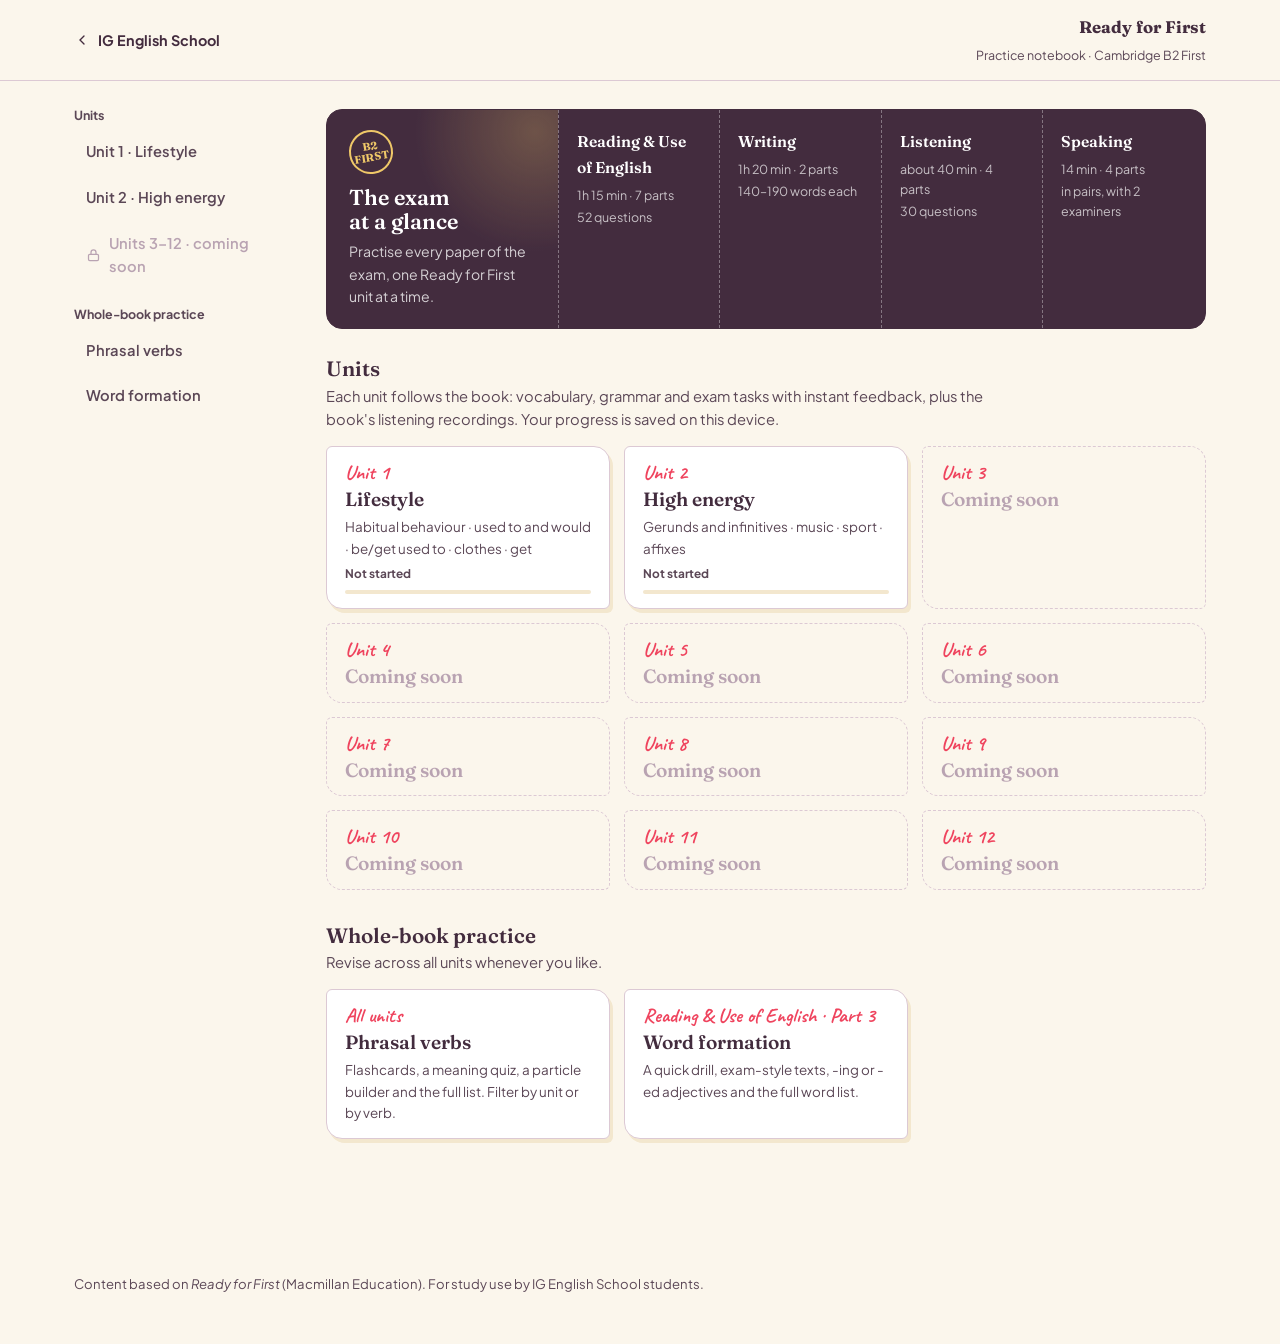
==== ready-for-first/index.html @ d2cb5b03 "Split Ready for First into one page per unit with shared assets Adds a hub page and moves phrasal ve" ====
<!doctype html>
<html lang="en">
<head>
<meta charset="utf-8">
<title>Ready for First · Practice Notebook — IG English School</title>
<meta name="viewport" content="width=device-width, initial-scale=1">
<meta name="description" content="Interactive practice for the Cambridge B2 First exam, based on the Ready for First coursebook: one page per unit, plus phrasal verbs and word formation.">
<link rel="preconnect" href="https://fonts.googleapis.com">
<link rel="preconnect" href="https://fonts.gstatic.com" crossorigin>
<link href="https://fonts.googleapis.com/css2?family=Fraunces:ital,opsz,wght@0,9..144,300;0,9..144,500;0,9..144,600;0,9..144,700;1,9..144,500;1,9..144,600&family=Caveat:wght@600;700&family=Plus+Jakarta+Sans:ital,wght@0,400;0,500;0,600;0,700;0,800;1,500&display=swap" rel="stylesheet">
<link rel="stylesheet" href="assets/rff.css">
</head>
<body>

<div class="tb">
  <div class="tb-inner">
    <a class="tb-back" href="../index.html">
      <svg viewBox="0 0 24 24" fill="none" stroke="currentColor" stroke-width="2" stroke-linecap="round" aria-hidden="true"><path d="M15 18l-6-6 6-6"/></svg>
      IG English School
    </a>
    <div class="tb-title">
      <a href="index.html"><strong>Ready for First</strong></a>
      <span>Practice notebook · Cambridge B2 First</span>
    </div>
  </div>
</div>

<main class="shell">
  <aside class="rail" id="rail"></aside>
  <div class="content">

    <section class="ticket-strip">
      <div class="ticket-head">
        <div class="stamp">B2<br>FIRST</div>
        <h1>The exam at a glance</h1>
        <p>Practise every paper of the exam, one Ready for First unit at a time.</p>
      </div>
      <div class="ticket-part">
        <span class="name">Reading &amp; Use of English</span>
        <span class="meta">1h 15 min · 7 parts</span>
        <span class="meta">52 questions</span>
      </div>
      <div class="ticket-part">
        <span class="name">Writing</span>
        <span class="meta">1h 20 min · 2 parts</span>
        <span class="meta">140–190 words each</span>
      </div>
      <div class="ticket-part">
        <span class="name">Listening</span>
        <span class="meta">about 40 min · 4 parts</span>
        <span class="meta">30 questions</span>
      </div>
      <div class="ticket-part">
        <span class="name">Speaking</span>
        <span class="meta">14 min · 4 parts</span>
        <span class="meta">in pairs, with 2 examiners</span>
      </div>
    </section>

    <h2 class="hub-h">Units</h2>
    <p class="hub-sub">Each unit follows the book: vocabulary, grammar and exam tasks with instant feedback, plus the book's listening recordings. Your progress is saved on this device.</p>
    <div class="unit-cards" id="unitCards"></div>

    <h2 class="hub-h">Whole-book practice</h2>
    <p class="hub-sub">Revise across all units whenever you like.</p>
    <div class="unit-cards">
      <a class="unit-card" href="phrasal-verbs.html"><span class="n">All units</span><h3>Phrasal verbs</h3><p>Flashcards, a meaning quiz, a particle builder and the full list. Filter by unit or by verb.</p></a>
      <a class="unit-card" href="word-formation.html"><span class="n">Reading &amp; Use of English · Part 3</span><h3>Word formation</h3><p>A quick drill, exam-style texts, -ing or -ed adjectives and the full word list.</p></a>
    </div>

  </div>
</main>

<footer class="rf-footer">
  Content based on <em>Ready for First</em> (Macmillan Education). For study use by IG English School students.
</footer>

<script src="assets/rff.js"></script>
<script>
  RFF.initPage({page:"hub"});
  RFF.renderHub(document.getElementById("unitCards"));
</script>
</body>
</html>
---- ready-for-first/assets/rff.css ----
:root{
  --paper:#FBF6EC;
  --paper-alt:#F3E7CE;
  --ink:#2E1E2C;
  --ink-soft:#5B4756;
  --plum:#6F4863;
  --plum-deep:#432C3E;
  --plum-line:#DCC9D4;
  --coral:#EF445E;
  --coral-dark:#CE2C46;
  --gold:#EFC868;
  --gold-soft:#F7E3AC;
  --sage:#5F7A4D;
  --sage-soft:#E3EAD8;
  --rust:#B5563A;
  --rust-soft:#F3DED3;
  --ruled:#E4D2AC;
  --maxw: 1180px;
}
*{box-sizing:border-box;}
html{scroll-behavior:smooth;}
@media (prefers-reduced-motion: reduce){
  html{scroll-behavior:auto;}
  *{animation-duration:0.001ms !important; animation-iteration-count:1 !important; transition-duration:0.001ms !important;}
}
body{
  margin:0;
  background:var(--paper);
  color:var(--ink);
  font-family:"Plus Jakarta Sans", ui-sans-serif, system-ui, sans-serif;
  font-size:16px;
  line-height:1.6;
  -webkit-font-smoothing:antialiased;
}
h1,h2,h3,h4{
  font-family:"Fraunces", Georgia, serif;
  font-weight:600;
  line-height:1.12;
  text-wrap:balance;
  margin:0;
  color:var(--plum-deep);
}
p{margin:0;}
a{color:inherit;}
button, input, select, textarea{font-family:inherit;}
::selection{background:var(--gold-soft);}
:focus-visible{outline:3px solid var(--gold); outline-offset:2px;}

.kicker{
  font-family:"Caveat", cursive;
  font-size:1.4rem;
  font-weight:700;
  color:var(--coral);
  display:block;
  margin-bottom:2px;
}

/* ---------- Buttons ---------- */
.btn{
  display:inline-flex; align-items:center; gap:8px;
  font-weight:700; font-size:0.92rem;
  text-decoration:none; padding:11px 20px;
  border-radius:100px; border:2px solid transparent;
  cursor:pointer; background:none;
  transition:transform .15s ease, background-color .15s ease, color .15s ease, border-color .15s ease;
  white-space:nowrap;
}
.btn svg{width:16px;height:16px;flex:none;}
.btn-primary{ background:var(--coral); color:#fff; box-shadow:0 12px 24px -12px rgba(239,68,94,0.6); }
.btn-primary:hover{background:var(--coral-dark); transform:translateY(-1px);}
.btn-primary:disabled{background:var(--plum-line); box-shadow:none; color:var(--ink-soft); cursor:not-allowed; transform:none;}
.btn-ghost{ background:transparent; border-color:var(--plum-line); color:var(--plum-deep); }
.btn-ghost:hover{border-color:var(--plum); background:rgba(111,72,99,0.06);}
.btn-ghost:disabled{opacity:.5; cursor:not-allowed;}
.btn-sm{padding:7px 14px; font-size:0.82rem;}
.btn-row{display:flex; flex-wrap:wrap; gap:8px; align-items:center;}

/* ---------- Top bar ---------- */
.tb{
  position:sticky; top:0; z-index:40;
  background:rgba(251,246,236,0.94); backdrop-filter:blur(6px);
  border-bottom:1px solid var(--plum-line);
}
.tb-inner{
  max-width:var(--maxw); margin:0 auto; padding:14px 24px;
  display:flex; align-items:center; justify-content:space-between; gap:16px;
}
.tb-back{
  display:inline-flex; align-items:center; gap:8px;
  font-weight:700; font-size:0.9rem; color:var(--plum-deep); text-decoration:none;
}
.tb-back svg{width:16px;height:16px;}
.tb-back:hover{color:var(--coral);}
.tb-title{ text-align:right; }
.tb-title strong{ font-family:"Fraunces",serif; font-size:1.05rem; color:var(--plum-deep); display:block; }
.tb-title span{ font-size:0.78rem; color:var(--ink-soft); }

/* ---------- Shell layout ---------- */
.shell{
  max-width:var(--maxw); margin:0 auto; padding:28px 24px 80px;
  display:grid; grid-template-columns:220px minmax(0,1fr); gap:32px; align-items:start;
}
@media (max-width:900px){ .shell{grid-template-columns:minmax(0,1fr); padding:20px 16px 60px; gap:20px;} }

/* ---------- Rail ---------- */
.rail{ position:sticky; top:78px; }
@media (max-width:900px){ .rail{position:static;} }
.rail-group + .rail-group{margin-top:20px;}
.rail-group h2{font-size:0.78rem; color:var(--ink-soft); font-family:"Plus Jakarta Sans"; font-weight:700; margin-bottom:8px;}
.unit-list{list-style:none; margin:0; padding:0; display:flex; flex-direction:column; gap:4px;}
@media (max-width:900px){
  .rail-group + .rail-group{margin-top:12px;}
  .unit-list{flex-direction:row; overflow-x:auto; padding-bottom:4px; gap:6px;}
}
.unit-item{
  border:none; background:none; text-align:left; cursor:pointer;
  padding:9px 12px; border-radius:12px; font-size:0.92rem; font-weight:600; color:var(--ink-soft);
  display:flex; align-items:center; gap:8px; width:100%;
}
.unit-item:hover:not(:disabled):not(.active){background:var(--paper-alt); color:var(--plum-deep);}
@media (max-width:900px){ .unit-item{width:auto; white-space:nowrap; border:1px solid var(--plum-line);} }
.unit-item svg{width:15px;height:15px;flex:none;}
.unit-item.active{background:var(--plum-deep); color:#fff;}
.unit-item.locked{color:#b9a3b2; cursor:default;}
.unit-item .count{margin-left:auto; font-size:0.75rem; font-weight:700; opacity:.7;}

.rail-progress{margin-top:20px; padding-top:16px; border-top:1px dashed var(--plum-line);}
@media (max-width:900px){ .rail-progress{display:none;} }
.rail-progress .num{font-family:"Fraunces",serif; font-weight:600; font-size:1.9rem; color:var(--coral); font-variant-numeric:tabular-nums;}
.rail-progress .lbl{font-size:0.78rem; color:var(--ink-soft);}
.rail-progress .bar{height:6px; border-radius:4px; background:var(--paper-alt); margin-top:8px; overflow:hidden;}
.rail-progress .bar i{display:block; height:100%; background:var(--coral); border-radius:4px; transition:width .4s ease;}
.link-btn{margin-top:10px; font-size:0.78rem; text-decoration:underline; color:var(--ink-soft); background:none; border:none; cursor:pointer; padding:0;}
.link-btn:hover{color:var(--coral);}

.view{display:none;}
.view.active{display:block;}

/* ---------- Ticket strip (unit hero) ---------- */
.ticket-strip{
  display:flex; flex-wrap:wrap; border:1.5px solid var(--plum-deep); border-radius:16px;
  overflow:hidden; background:var(--plum-deep); color:#fff; margin-bottom:28px;
  opacity:0; transform:scale(.97); animation:stampIn .55s .1s cubic-bezier(.2,.8,.2,1) forwards;
}
@keyframes stampIn{ to{opacity:1; transform:scale(1);} }
.ticket-head{
  flex:1 1 220px; padding:20px 22px; display:flex; flex-direction:column; justify-content:center; gap:6px;
  border-right:1px dashed rgba(255,255,255,0.35);
  background:radial-gradient(120px 120px at 90% 10%, rgba(239,200,104,0.25), transparent);
}
.stamp{
  width:44px; height:44px; border:2px solid var(--gold); border-radius:50%;
  display:flex; align-items:center; justify-content:center; font-family:"Fraunces",serif; font-weight:700;
  font-size:0.68rem; color:var(--gold); transform:rotate(-9deg); text-align:center; line-height:1.05;
  margin-bottom:6px;
}
.ticket-head h1{color:#fff; font-size:1.35rem;}
.ticket-head p{color:rgba(255,255,255,0.78); font-size:0.88rem; max-width:34ch;}
.ticket-part{ flex:1 1 150px; padding:18px; border-right:1px dashed rgba(255,255,255,0.35); }
.ticket-part:last-child{border-right:none;}
.ticket-part .name{font-family:"Fraunces",serif; font-weight:600; font-size:0.98rem; color:#fff;}
.ticket-part .meta{font-size:0.78rem; color:rgba(255,255,255,0.7); margin-top:6px; display:block;}
.ticket-part .meta + .meta{margin-top:2px;}
@media (max-width:760px){ .ticket-part, .ticket-head{border-right:none; border-bottom:1px dashed rgba(255,255,255,0.35);} .ticket-part:last-child{border-bottom:none;} }

/* ---------- View header (whole-book sections) ---------- */
.view-head{margin-bottom:24px; max-width:680px;}
.view-head h1{font-size:clamp(1.8rem, 1.4rem + 1.6vw, 2.5rem);}
.view-head p{margin-top:10px; color:var(--ink-soft); font-size:0.98rem;}

/* ---------- Tabs & segmented modes ---------- */
.tabs{
  display:flex; gap:4px 18px; flex-wrap:wrap; margin-bottom:8px;
  border-bottom:1px solid var(--plum-line);
}
.tab-btn{
  background:none; border:none; cursor:pointer; padding:10px 2px;
  font-weight:700; font-size:0.92rem; color:var(--ink-soft); position:relative;
}
.tab-btn::after{content:""; position:absolute; left:0; right:0; bottom:-1px; height:3px; background:transparent; border-radius:2px;}
.tab-btn.active{color:var(--plum-deep);}
.tab-btn.active::after{background:var(--coral);}
.tab-btn:hover{color:var(--plum-deep);}
.page{display:none; padding-top:26px;}
.page.active{display:block;}

.seg{display:inline-flex; flex-wrap:wrap; gap:4px; background:var(--paper-alt); padding:4px; border-radius:14px; margin-bottom:18px;}
.seg-btn{border:none; background:none; padding:8px 14px; border-radius:10px; font-weight:700; font-size:0.86rem; color:var(--ink-soft); cursor:pointer;}
.seg-btn:hover{color:var(--plum-deep);}
.seg-btn.active{background:#fff; color:var(--plum-deep); box-shadow:0 1px 0 var(--plum-line);}
.mode-pane{display:none;}
.mode-pane.active{display:block;}

.filters{display:flex; flex-wrap:wrap; gap:10px 16px; align-items:flex-end; margin-bottom:18px;}
.filters label{display:flex; flex-direction:column; gap:4px; font-size:0.78rem; font-weight:700; color:var(--ink-soft);}
.filters select, .search{
  border:1.5px solid var(--plum-line); border-radius:10px; padding:8px 10px; font-size:0.9rem; background:#fff; color:var(--ink); min-width:150px;
}
.filters .note{font-size:0.82rem; color:var(--ink-soft); padding-bottom:9px;}
.search{width:100%; max-width:360px; margin-bottom:14px;}

/* ---------- Generic exercise block ---------- */
.block{ margin-bottom:40px; max-width:720px; }
.block.wide{max-width:100%;}
.block h3{font-size:1.18rem; margin-bottom:4px;}
.block .instr{color:var(--ink-soft); font-size:0.92rem; margin-bottom:14px; max-width:64ch;}
.tip{
  background:var(--paper-alt); border-radius:12px; padding:12px 14px; font-size:0.86rem; color:var(--ink-soft);
  margin:12px 0 16px; border-left:3px solid var(--gold); max-width:68ch;
}

/* ---------- Choice exercises ---------- */
.qitem{margin-bottom:16px;}
.qitem .qtext{font-size:0.98rem; margin-bottom:8px; line-height:1.55;}
.qitem .qtext em{color:var(--plum-deep); font-style:normal; font-weight:700;}
.choice-group{display:flex; flex-wrap:wrap; gap:8px;}
.choice-btn{
  border:1.5px solid var(--plum-line); background:#fff; border-radius:10px; padding:8px 14px;
  font-size:0.9rem; font-weight:600; cursor:pointer; color:var(--ink); text-align:left;
  transition:border-color .15s ease, background-color .15s ease, color .15s ease;
}
.choice-btn b{color:var(--plum); margin-right:4px;}
.choice-btn:hover:not(:disabled){border-color:var(--plum);}
.choice-btn:disabled{cursor:default;}
.choice-btn.is-correct{background:var(--sage-soft); border-color:var(--sage); color:var(--sage);}
.choice-btn.is-wrong{background:var(--rust-soft); border-color:var(--rust); color:var(--rust);}
.choice-btn.is-reveal{border-color:var(--sage); box-shadow:inset 0 0 0 1.5px var(--sage);}
.qnote{display:none; font-size:0.86rem; color:var(--ink-soft); margin-top:6px;}
.qnote.show{display:block;}
.qnote strong{color:var(--plum-deep);}

/* ---------- Gap fill ---------- */
.gaptext{font-size:0.98rem; line-height:2; max-width:66ch; white-space:pre-line;}
.gaptext b{color:var(--plum-deep);}
.gap{
  border:none; border-bottom:2px solid var(--plum); background:transparent;
  font-size:0.98rem; font-weight:700; color:var(--plum-deep); padding:2px 4px; text-align:center; max-width:100%;
}
.gap:focus{outline:none; border-color:var(--coral); background:var(--gold-soft);}
.gap.ok{border-color:var(--sage); background:var(--sage-soft); color:var(--sage);}
.gap.bad{border-color:var(--rust); background:var(--rust-soft); color:var(--rust);}
.gap.dict{width:calc(100% - 2ch); max-width:44ch; text-align:left;}
.gap-fix{font-size:0.8rem; font-weight:700; color:var(--sage); margin-left:4px;}
.keyword{
  display:inline-block; font-size:0.72rem; font-weight:800; letter-spacing:.04em; color:var(--plum);
  border:1px solid var(--plum-line); border-radius:6px; padding:0 6px; margin-left:4px; line-height:1.6; vertical-align:middle; background:#fff;
}
.bank{display:flex; flex-wrap:wrap; gap:6px; margin:10px 0 16px;}
.bank span{background:var(--paper-alt); border-radius:8px; padding:4px 10px; font-size:0.82rem; font-weight:600; color:var(--plum-deep);}
.result-line{margin-top:12px; font-size:0.9rem; font-weight:700; color:var(--plum-deep); display:none;}
.result-line.show{display:block;}

/* ---------- Matching ---------- */
.match-row{display:flex; align-items:center; gap:10px; margin-bottom:8px; font-size:0.94rem; flex-wrap:wrap;}
.match-row .lft{flex:1 1 220px;}
.match-select{
  border:1.5px solid var(--plum-line); border-radius:8px; padding:6px 10px; font-size:0.88rem;
  background:#fff; color:var(--ink); max-width:100%;
}
.match-select.ok{border-color:var(--sage); background:var(--sage-soft);}
.match-select.bad{border-color:var(--rust); background:var(--rust-soft);}

/* ---------- Vocabulary index cards ---------- */
.card-grid{display:grid; grid-template-columns:repeat(auto-fill,minmax(150px,1fr)); gap:12px; margin:14px 0 8px;}
.vcard{
  background:#fff; border:1px solid var(--plum-line); border-radius:4px 12px 4px 12px;
  padding:14px 14px 12px; cursor:pointer; position:relative; min-height:92px; text-align:left;
  box-shadow:2px 3px 0 var(--paper-alt); display:block; width:100%; color:inherit;
}
.vcard .w{font-family:"Caveat",cursive; font-size:1.35rem; font-weight:700; color:var(--plum-deep); display:block;}
.vcard .d{font-size:0.8rem; color:var(--ink-soft); margin-top:6px; display:none;}
.vcard.flip .d{display:block;}
.vcard.flip .w{color:var(--coral);}
.vcard::after{content:"?"; position:absolute; top:8px; right:10px; font-size:0.72rem; color:var(--plum-line); font-weight:700;}
.vcard.flip::after{content:"✓"; color:var(--sage);}

/* ---------- Reading passage ---------- */
.passage{
  columns:2 280px; column-gap:28px; font-size:0.94rem; line-height:1.7; color:var(--ink);
  border-top:1px solid var(--ruled); padding-top:16px; margin-bottom:18px;
}
.passage.single{columns:1; max-width:66ch;}
.passage p{margin-bottom:12px; break-inside:avoid-column;}
.passage .who{font-weight:700; color:var(--plum-deep); display:block; margin-bottom:2px;}

/* ---------- Free write ---------- */
.freewrite textarea{
  width:100%; min-height:180px; border:1.5px solid var(--plum-line); border-radius:12px; padding:14px;
  font-size:0.95rem; color:var(--ink); resize:vertical; background:#fff; line-height:1.6;
}
.freewrite textarea:focus{outline:none; border-color:var(--plum);}
.word-counter{font-size:0.82rem; font-weight:700; margin-top:8px; color:var(--ink-soft);}
.word-counter.in-range{color:var(--sage);}
.word-counter.out-range{color:var(--rust);}
.checklist{list-style:none; margin:14px 0 0; padding:0; display:flex; flex-direction:column; gap:8px;}
.checklist label{display:flex; align-items:flex-start; gap:8px; font-size:0.9rem; color:var(--ink-soft); cursor:pointer;}
.checklist input{margin-top:4px; accent-color:var(--sage);}

/* ---------- Speaking ---------- */
.timer-box{display:flex; align-items:center; gap:12px; background:var(--paper-alt); border-radius:12px; padding:10px 14px; margin:10px 0 12px; flex-wrap:wrap;}
.timer-box .q{flex:1 1 240px; font-weight:600;}
.timer-box .clock{font-family:"Fraunces",serif; font-weight:600; font-size:1.3rem; color:var(--plum-deep); font-variant-numeric:tabular-nums; min-width:3.2ch;}
.timer-box.running{background:var(--gold-soft);}
.phrase-bank{display:none; margin-top:12px; background:#fff; border:1px solid var(--plum-line); border-radius:12px; padding:14px 16px;}
.phrase-bank.show{display:block;}
.phrase-bank ul{margin:6px 0 0; padding-left:18px; font-size:0.9rem; color:var(--ink-soft);}
.phrase-bank h4{font-size:0.9rem; margin-top:12px;}
.phrase-bank h4:first-child{margin-top:0;}


.photo-task{margin:18px 0 6px; max-width:860px;}
.photo-q{
  display:inline-block; font-weight:700; font-size:0.95rem; color:var(--plum-deep); background:#fff;
  border:1.5px solid var(--plum-deep); border-radius:10px; padding:8px 14px; margin-bottom:10px;
}
.photo-pair{display:grid; grid-template-columns:1fr 1fr; gap:10px;}
@media (max-width:560px){ .photo-pair{grid-template-columns:1fr;} }
.photo{position:relative; border-radius:12px; overflow:hidden; background:var(--paper-alt); aspect-ratio:45/32;}
.photo img{display:block; width:100%; height:100%; object-fit:cover;}
.photo-n{
  position:absolute; top:10px; left:10px; width:30px; height:30px; border-radius:8px;
  background:var(--plum-deep); color:#fff; font-family:"Fraunces",serif; font-weight:700;
  display:flex; align-items:center; justify-content:center; font-size:0.95rem;
}
.photo-credit{font-size:0.76rem; color:var(--ink-soft); margin-top:14px;}

.margin-note{border-left:3px solid var(--plum); padding-left:14px; margin:14px 0 18px; max-width:68ch;}
.margin-note p{font-size:0.92rem; color:var(--ink-soft);}
.margin-note p + p{margin-top:6px;}

.statements{margin:0 0 16px; padding-left:24px; font-size:0.95rem; line-height:1.75;}
.statements li::marker{font-weight:800; color:var(--plum);}
.audio-box{
  display:flex; flex-wrap:wrap; align-items:center; gap:8px 14px; background:var(--plum-deep); color:#fff;
  border-radius:14px; padding:12px 16px; margin:0 0 18px; max-width:640px;
}
.audio-box audio{flex:1 1 260px; height:40px; min-width:0;}
.audio-label{font-family:"Fraunces",serif; font-weight:600; font-size:0.95rem; color:var(--gold);}
.audio-note{font-size:0.78rem; color:rgba(255,255,255,0.75); flex-basis:100%;}
.script-lines{display:none; margin-top:14px; border-left:3px solid var(--sage); padding-left:14px; max-width:68ch;}
.script-lines.show{display:block;}
.script-lines p{font-size:0.9rem; color:var(--ink-soft); margin-bottom:8px;}
.script-lines strong{color:var(--plum-deep); margin-right:4px;}
.model-answer{display:none; margin-top:14px; background:#fff; border:1px solid var(--plum-line); border-radius:14px; padding:16px 18px; max-width:68ch;}
.model-answer.show{display:block;}
.model-answer .letter{font-family:"Fraunces",serif; font-size:0.98rem; line-height:1.7; white-space:pre-line; color:var(--ink);}
.model-answer h4{font-size:0.92rem; margin:14px 0 4px;}
.model-answer p{font-size:0.88rem; color:var(--ink-soft); margin-bottom:6px;}

/* ---------- Rounds (phrasal / word formation quizzes) ---------- */
.round{background:#fff; border:1px solid var(--plum-line); border-radius:18px; padding:22px 22px 20px; max-width:640px;}
.round-meta{font-size:0.8rem; font-weight:700; color:var(--ink-soft); margin-bottom:12px; font-variant-numeric:tabular-nums;}
.round-bar{height:4px; background:var(--paper-alt); border-radius:4px; overflow:hidden; margin-bottom:16px;}
.round-bar i{display:block; height:100%; background:var(--plum); transition:width .3s ease;}
.prompt-label{display:block; font-size:0.85rem; color:var(--ink-soft); margin-bottom:4px;}
.prompt-main{display:block; font-family:"Fraunces",serif; font-size:1.45rem; font-weight:600; color:var(--plum-deep); line-height:1.25; margin-bottom:16px;}
.prompt-main .blank{display:inline-block; min-width:3.5ch; border-bottom:3px solid var(--coral); color:var(--coral);}
.prompt-sub{display:block; font-size:0.95rem; color:var(--ink-soft); margin:-8px 0 16px;}
.type-row{display:flex; gap:8px; flex-wrap:wrap; align-items:center;}
.type-input{
  flex:1 1 220px; border:1.5px solid var(--plum-line); border-radius:10px; padding:10px 12px; font-size:1rem; font-weight:600; color:var(--plum-deep); background:var(--paper);
}
.type-input:focus{outline:none; border-color:var(--plum); background:#fff;}
.type-input.ok{border-color:var(--sage); background:var(--sage-soft); color:var(--sage);}
.type-input.bad{border-color:var(--rust); background:var(--rust-soft); color:var(--rust);}
.round-hint{display:none; font-size:0.86rem; color:var(--plum); margin-top:10px;}
.round-hint.show{display:block;}
.round-fb{display:none; margin:14px 0 12px; font-size:0.92rem; padding:10px 12px; border-radius:10px;}
.round-fb.show{display:block;}
.round-fb.ok{background:var(--sage-soft); color:#3f5532;}
.round-fb.bad{background:var(--rust-soft); color:#7c3824;}
.round-fb em{font-style:normal; font-weight:700;}
.round-score{font-family:"Fraunces",serif; font-size:3rem; font-weight:600; color:var(--coral); line-height:1; font-variant-numeric:tabular-nums;}
.round-msg{margin:10px 0 16px; color:var(--ink-soft);}
.empty{color:var(--ink-soft); font-size:0.92rem;}

/* ---------- Flashcard ---------- */
.flash-wrap{max-width:560px;}
.flash{
  display:flex; flex-direction:column; justify-content:flex-start; align-items:stretch;
  width:100%; min-height:230px; text-align:left; cursor:pointer; position:relative;
  background-color:#fff;
  background-image:linear-gradient(var(--coral), var(--coral)), repeating-linear-gradient(to bottom, transparent 0, transparent 31px, #EADFCB 31px, #EADFCB 32px);
  background-size:100% 2px, 100% 100%;
  background-position:0 46px, 0 46px;
  background-repeat:no-repeat, no-repeat;
  border:1px solid var(--plum-line); border-radius:6px 18px 6px 18px;
  padding:14px 24px 22px; box-shadow:4px 5px 0 var(--paper-alt); color:inherit;
}
.flash .tag{font-size:0.75rem; font-weight:700; color:var(--ink-soft); display:block; height:32px;}
.flash .front{display:block; font-family:"Caveat",cursive; font-weight:700; font-size:2.6rem; line-height:1.1; color:var(--plum-deep); margin-top:16px;}
.flash .back{display:none; font-size:1.05rem; color:var(--ink); margin-top:10px; line-height:32px;}
.flash .back small{display:block; font-size:0.78rem; color:var(--ink-soft); line-height:1.4; margin-top:6px;}
.flash.flipped .back{display:block;}
.flash.flipped .front{font-size:1.9rem; color:var(--coral);}
.flash .turn{position:absolute; right:16px; bottom:10px; font-size:0.75rem; color:var(--ink-soft);}
.flash-meta{display:flex; justify-content:space-between; flex-wrap:wrap; gap:8px; font-size:0.82rem; color:var(--ink-soft); margin:12px 0;}
.flash-meta label{display:inline-flex; gap:6px; align-items:center; cursor:pointer;}
.flash-meta input{accent-color:var(--plum);}

/* ---------- Reference lists ---------- */
.ref-table{width:100%; border-collapse:collapse; font-size:0.9rem;}
.ref-table th{text-align:left; font-size:0.78rem; color:var(--ink-soft); padding:6px 10px 6px 0; border-bottom:1px solid var(--plum-line);}
.ref-table td{padding:8px 10px 8px 0; border-bottom:1px solid #EFE4D0; vertical-align:top;}
.ref-table td:first-child{font-weight:700; color:var(--plum-deep); white-space:nowrap;}
.ref-table td:last-child{color:var(--ink-soft); white-space:nowrap; font-size:0.82rem;}
.ref-table .known{color:var(--sage); margin-left:4px;}
@media (max-width:640px){ .ref-table td:first-child{white-space:normal;} .ref-table td:last-child{white-space:normal;} }
details.wf-group{border-bottom:1px solid var(--plum-line); padding:10px 0;}
details.wf-group summary{cursor:pointer; font-weight:700; color:var(--plum-deep); display:flex; gap:10px; align-items:baseline; list-style:none;}
details.wf-group summary::-webkit-details-marker{display:none;}
details.wf-group summary::before{content:"+"; color:var(--coral); font-weight:800; width:12px;}
details.wf-group[open] summary::before{content:"–";}
details.wf-group summary .suf{font-family:"Fraunces",serif; font-size:1.05rem;}
details.wf-group summary .from{font-weight:500; font-size:0.84rem; color:var(--ink-soft);}
details.wf-group summary .n{margin-left:auto; font-size:0.76rem; color:var(--ink-soft); font-weight:600;}
.wf-pairs{display:grid; grid-template-columns:repeat(auto-fill,minmax(210px,1fr)); gap:4px 18px; padding:10px 0 4px 22px; font-size:0.9rem;}
.wf-pairs span{color:var(--ink-soft);}
.wf-pairs b{color:var(--plum-deep); font-weight:700;}

footer.rf-footer{max-width:var(--maxw); margin:0 auto; padding:20px 24px 50px; color:var(--ink-soft); font-size:0.82rem;}

/* ---------- Multi-page additions ---------- */
a.unit-item{text-decoration:none;}
.rail-group h2 a{color:inherit; text-decoration:none;}
.rail-group h2 a:hover{color:var(--coral);}
.tb-title a{text-decoration:none; color:inherit;}
.unit-cards{display:grid; grid-template-columns:repeat(auto-fill,minmax(230px,1fr)); gap:14px; margin:6px 0 34px;}
.unit-card{
  display:flex; flex-direction:column; gap:6px; text-decoration:none; color:inherit; background:#fff;
  border:1px solid var(--plum-line); border-radius:6px 16px 6px 16px; padding:16px 18px 14px; box-shadow:3px 4px 0 var(--paper-alt);
  transition:border-color .15s ease, transform .15s ease;
}
a.unit-card:hover{border-color:var(--plum); transform:translateY(-2px);}
.unit-card .n{font-family:"Caveat",cursive; font-size:1.25rem; font-weight:700; color:var(--coral); line-height:1;}
.unit-card h3{font-size:1.2rem;}
.unit-card p{font-size:0.84rem; color:var(--ink-soft);}
.unit-card .pbar{height:4px; background:var(--paper-alt); border-radius:4px; overflow:hidden; margin-top:auto;}
.unit-card .pbar i{display:block; height:100%; background:var(--coral);}
.unit-card .plabel{font-size:0.74rem; font-weight:700; color:var(--ink-soft);}
.unit-card.locked{background:transparent; box-shadow:none; border-style:dashed; color:#b9a3b2;}
.unit-card.locked h3{color:#b9a3b2;}
.hub-h{font-size:1.3rem; margin-bottom:4px;}
.hub-sub{color:var(--ink-soft); font-size:0.92rem; margin-bottom:14px; max-width:64ch;}
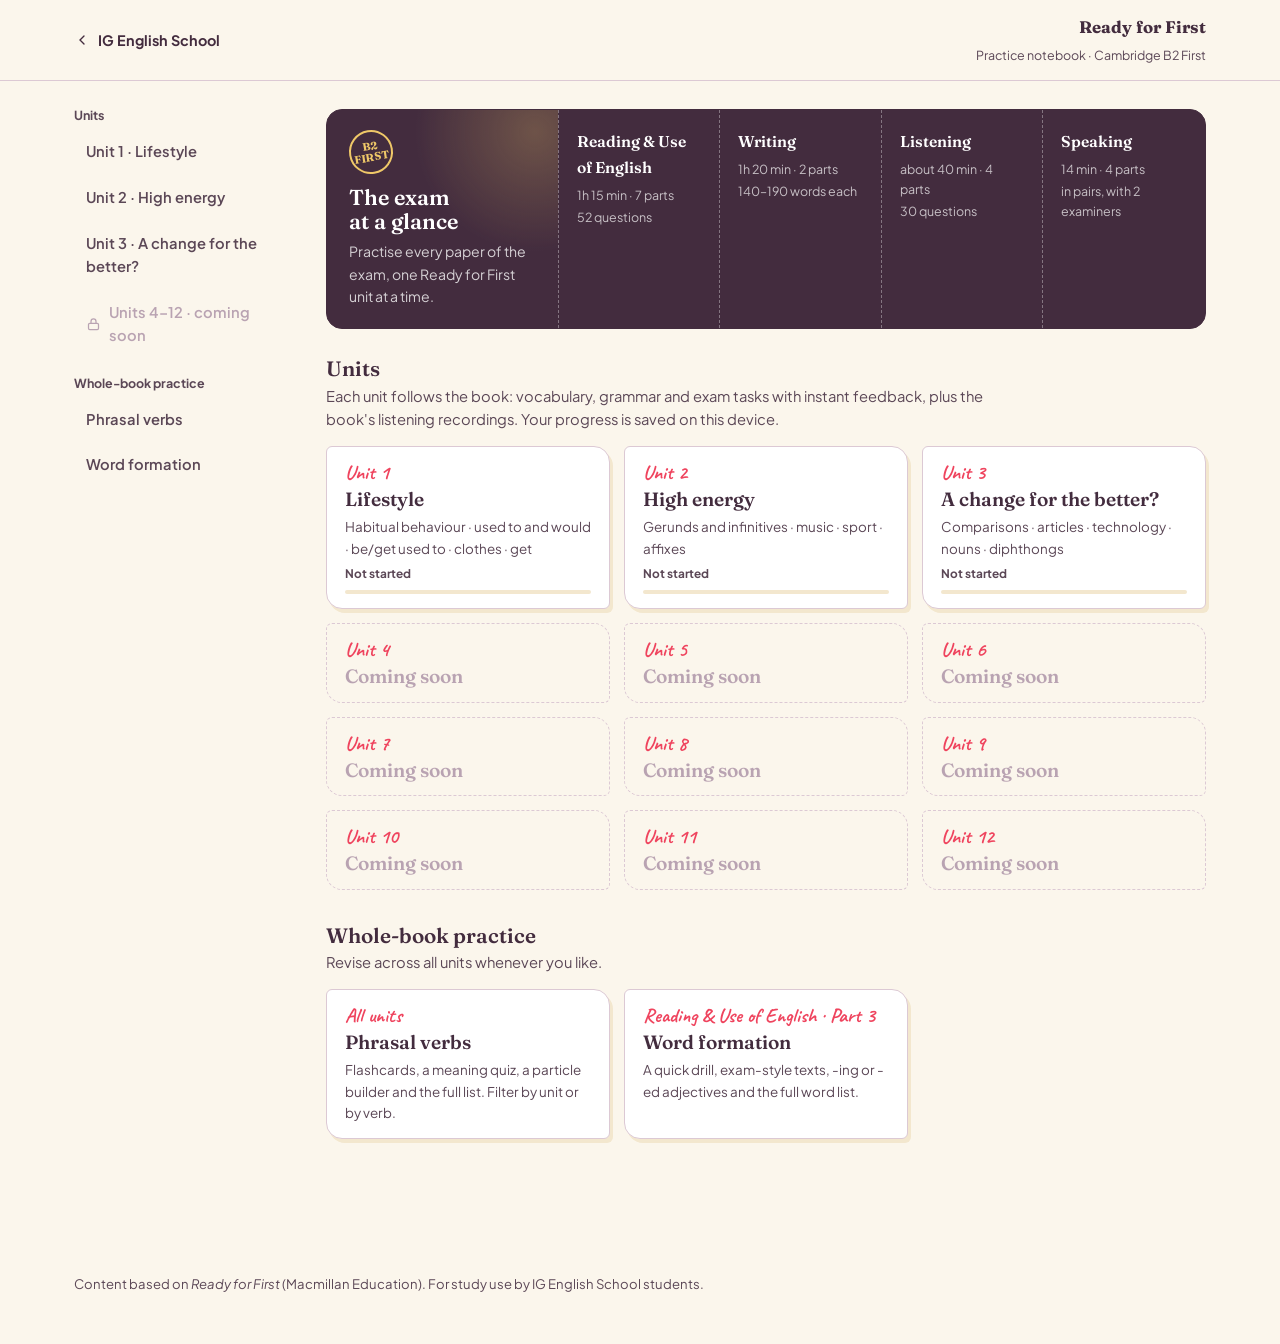
==== commit 45c373cc: "Add Ready for First Unit 3 and a B2 badge site icon Unit 3 (A change for the better?) uses the offic" ====
--- a/ready-for-first/index.html
+++ b/ready-for-first/index.html
@@ -8,6 +8,10 @@
 <link rel="preconnect" href="https://fonts.googleapis.com">
 <link rel="preconnect" href="https://fonts.gstatic.com" crossorigin>
 <link href="https://fonts.googleapis.com/css2?family=Fraunces:ital,opsz,wght@0,9..144,300;0,9..144,500;0,9..144,600;0,9..144,700;1,9..144,500;1,9..144,600&family=Caveat:wght@600;700&family=Plus+Jakarta+Sans:ital,wght@0,400;0,500;0,600;0,700;0,800;1,500&display=swap" rel="stylesheet">
+<link rel="icon" href="assets/icon.svg" type="image/svg+xml">
+<link rel="icon" href="assets/icon-32.png" sizes="32x32" type="image/png">
+<link rel="apple-touch-icon" href="assets/apple-touch-icon.png">
+<meta name="theme-color" content="#432C3E">
 <link rel="stylesheet" href="assets/rff.css">
 </head>
 <body>
--- a/ready-for-first/assets/rff.css
+++ b/ready-for-first/assets/rff.css
@@ -443,3 +443,20 @@
 .hub-h{font-size:1.3rem; margin-bottom:4px;}
 .hub-sub{color:var(--ink-soft); font-size:0.92rem; margin-bottom:14px; max-width:64ch;}
 
+
+/* ---------- Unit 2 additions ---------- */
+.mindmap{display:flex; flex-wrap:wrap; gap:8px; align-items:center; margin:6px 0 16px; max-width:720px;}
+.mindmap span{background:var(--plum-deep); color:#fff; border-radius:10px; padding:8px 14px; font-size:0.9rem; font-weight:600;}
+.mindmap .mm-centre{flex-basis:100%; background:var(--sage-soft); color:var(--plum-deep); border:1.5px solid var(--sage); font-family:"Fraunces",serif; font-size:1.02rem;}
+.pair-row{display:flex; flex-wrap:wrap; align-items:center; gap:8px 16px; padding:10px 0; border-bottom:1px solid #EFE4D0;}
+.pair-head{min-width:96px; font-size:0.95rem; color:var(--ink-soft);}
+.pair-head b{font-family:"Fraunces",serif; font-size:1.1rem; color:var(--plum-deep);}
+.pair-wrap{display:flex; flex-wrap:wrap; gap:8px 14px;}
+.pair-wrap .qitem{margin:0;}
+.pair-wrap .qtext{display:none;}
+.code-grid{display:grid; grid-template-columns:repeat(5, minmax(0,1fr)); gap:6px; max-width:520px; margin:6px 0 14px;}
+.code-grid span{background:#fff; border:1px solid var(--plum-line); border-radius:8px; padding:6px 8px; font-size:0.9rem; text-align:center;}
+.code-grid b{color:var(--coral); margin-right:4px;}
+@media (max-width:480px){ .code-grid{grid-template-columns:repeat(2, minmax(0,1fr));} }
+.passage .match-select{font-weight:700; padding:3px 6px; margin:0 2px;}
+.pair-wrap .choice-group{background:var(--paper-alt); padding:4px; border-radius:12px; gap:4px;}
